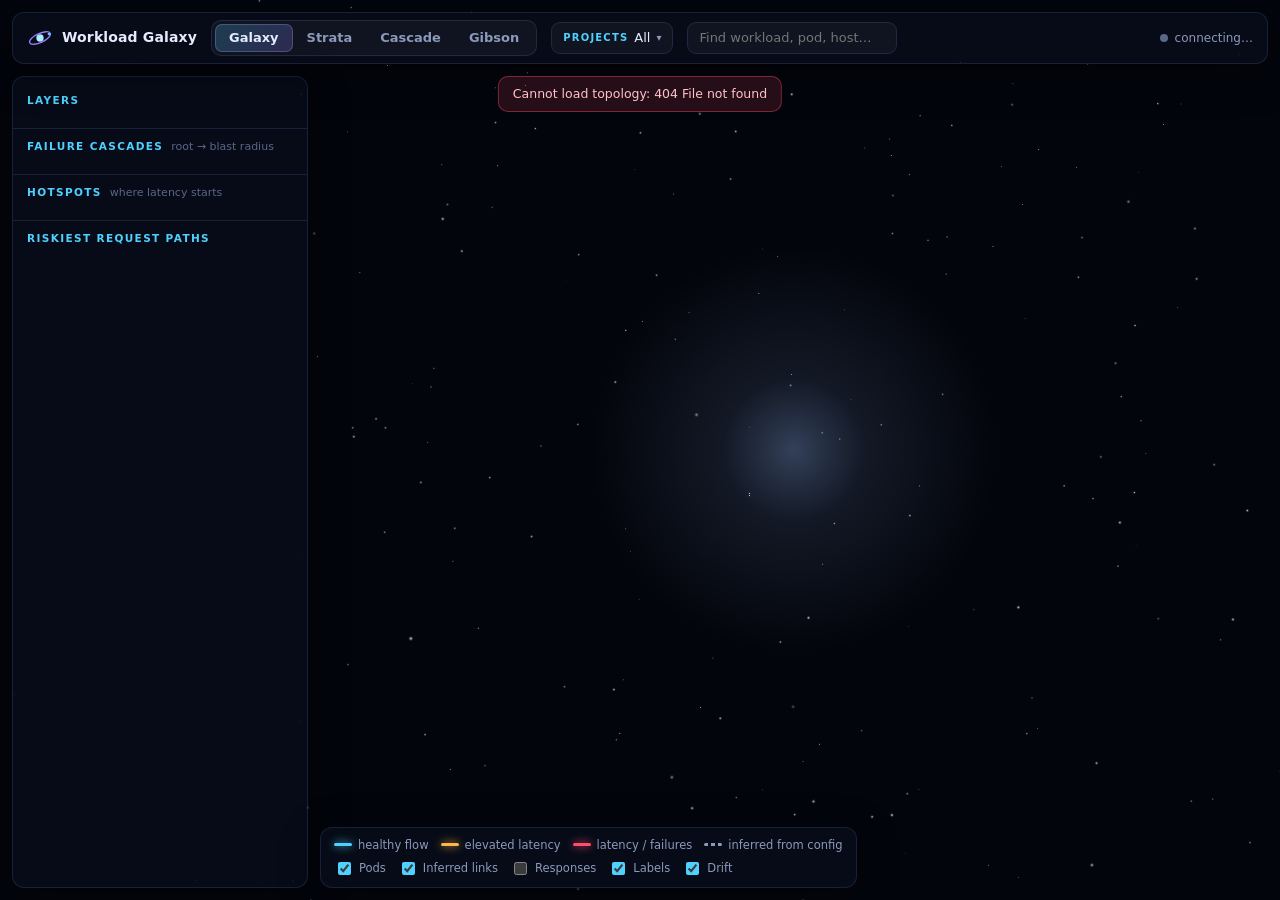
==== workload-galaxy/web/index.html @ 99f563b6 "Add Workload Galaxy 0.4.1: topology, traffic and latency-risk explorer Workload Galaxy maps Kubernet" ====
<!doctype html>
<html lang="en">
<head>
  <meta charset="utf-8">
  <meta name="viewport" content="width=device-width, initial-scale=1">
  <title>Workload Galaxy</title>
  <link rel="icon" href="data:image/svg+xml,%3Csvg xmlns='http://www.w3.org/2000/svg' viewBox='0 0 32 32'%3E%3Ccircle cx='16' cy='16' r='5' fill='%2390e0ff'/%3E%3Cellipse cx='16' cy='16' rx='14' ry='6' fill='none' stroke='%239b7bff' stroke-width='2' transform='rotate(-25 16 16)'/%3E%3C/svg%3E">
  <link rel="stylesheet" href="css/app.css">
  <script type="importmap">
    { "imports": { "three": "./vendor/three.module.min.js", "three/addons/": "./vendor/addons/" } }
  </script>
</head>
<body>
  <div id="stage" aria-label="Workload topology visualization"></div>
  <div id="labels"></div>

  <header id="topbar" class="glass">
    <div class="brand">
      <svg viewBox="0 0 32 32" aria-hidden="true"><circle cx="16" cy="16" r="4.5" fill="var(--core)"/><ellipse cx="16" cy="16" rx="14" ry="5.5" fill="none" stroke="var(--violet)" stroke-width="1.6" transform="rotate(-25 16 16)"/><circle cx="27" cy="11" r="1.6" fill="var(--cyan)"/></svg>
      <span class="title">Workload Galaxy</span>
      <span id="version" class="chip subtle version" hidden></span>
      <span id="cluster" class="chip subtle"></span>
    </div>
    <div class="seg" role="tablist" aria-label="View">
      <button data-view="galaxy" class="on" role="tab">Galaxy</button>
      <button data-view="strata" role="tab">Strata</button>
      <button data-view="cascade" role="tab">Cascade</button>
      <button data-view="gibson" role="tab" title="The cluster as a city: towers = workloads, floors = pods, traces = calls">Gibson</button>
    </div>
    <div class="ns-picker">
      <button id="nsButton" class="btn" aria-haspopup="true" aria-expanded="false">
        <span class="eyebrow">Projects</span> <span id="nsSummary">All</span> <span class="caret">▾</span>
      </button>
      <div id="nsMenu" class="glass menu" hidden>
        <div class="menu-head">
          <input id="nsFilter" type="search" placeholder="Filter projects" autocomplete="off">
          <div class="menu-actions"><button id="nsAll" class="link">All</button><button id="nsNone" class="link">Clear</button></div>
        </div>
        <label class="switch"><input id="platformToggle" type="checkbox"> <span>Include platform namespaces</span></label>
        <ul id="nsList"></ul>
      </div>
    </div>
    <div class="search">
      <input id="search" type="search" placeholder="Find workload, pod, host…" autocomplete="off" aria-label="Search">
      <ul id="searchResults" class="glass menu" hidden></ul>
    </div>
    <div class="scenario-picker" id="scenarioPicker" hidden>
      <button id="scenarioButton" class="btn" aria-haspopup="true" aria-expanded="false">
        <span class="eyebrow warn">Simulate</span> <span id="scenarioSummary">Baseline</span> <span class="caret">▾</span>
      </button>
      <div id="scenarioMenu" class="glass menu wide" hidden>
        <div class="menu-head"><span class="menu-title">Fault scenarios (demo cluster)</span>
          <div class="menu-actions"><button id="scenarioClear" class="link">Reset to baseline</button></div></div>
        <ul id="scenarioList"></ul>
      </div>
    </div>
    <div class="spacer"></div>
    <div id="sources" class="sources"></div>
    <div id="live" class="live" title="Data freshness"><span class="dot"></span><span id="liveText">connecting…</span></div>
  </header>

  <aside id="rail" class="glass">
    <section id="scenarioGuide" class="rail-section" hidden></section>
    <section id="layers" class="rail-section">
      <h2>Layers</h2>
      <ol class="layers"></ol>
    </section>
    <section id="cascadeSection" class="rail-section">
      <h2>Failure cascades <span class="hint">root → blast radius</span></h2>
      <ol id="cascades" class="list"></ol>
    </section>
    <section class="rail-section">
      <h2>Hotspots <span class="hint">where latency starts</span></h2>
      <ol id="hotspots" class="list"></ol>
    </section>
    <section class="rail-section">
      <h2>Riskiest request paths</h2>
      <ol id="paths" class="list"></ol>
    </section>
  </aside>

  <aside id="drawer" class="glass" hidden>
    <button id="drawerClose" class="icon-btn" aria-label="Close details">×</button>
    <div id="drawerBody"></div>
  </aside>

  <div id="legend" class="glass">
    <div class="legend-row">
      <span class="sw" style="--c:var(--cyan)"></span>healthy flow
      <span class="sw" style="--c:var(--warn)"></span>elevated latency
      <span class="sw" style="--c:var(--crit)"></span>latency / failures
      <span class="sw dashed"></span>inferred from config
      <span class="legend-gibson">tower = workload · floor = pod (amber/red = failing, dashed = unscheduled) · traces = calls</span>
      <span class="legend-cascade"><span class="sw" style="--c:var(--crit)"></span>◀ impact flowing back from a root cause</span>
    </div>
    <div class="legend-row toggles">
      <label><input type="checkbox" id="tPods" checked> Pods</label>
      <label><input type="checkbox" id="tInferred" checked> Inferred links</label>
      <label><input type="checkbox" id="tResponses"> Responses</label>
      <label><input type="checkbox" id="tLabels" checked> Labels</label>
      <label><input type="checkbox" id="tRotate" checked> Drift</label>
    </div>
  </div>

  <div id="tooltip" class="glass" hidden></div>
  <div id="toast" hidden></div>
  <div id="updateBanner" class="glass" hidden>
    <span id="updateText"></span>
    <button id="updateReload" class="btn">Reload</button>
  </div>

  <script type="module" src="js/main.js"></script>
</body>
</html>
---- workload-galaxy/web/css/app.css ----
:root {
  --bg: #03050c;
  --panel: rgba(9, 14, 28, 0.74);
  --panel-solid: #0b1122;
  --line: rgba(130, 165, 255, 0.14);
  --line-strong: rgba(130, 165, 255, 0.28);
  --text: #e4ebff;
  --muted: #8c99bb;
  --faint: #5b6787;
  --core: #a8ecff;
  --cyan: #4fd1ff;
  --violet: #9b7bff;
  --teal: #34e3b0;
  --ok: #5ee6a8;
  --warn: #ffb547;
  --crit: #ff4d6d;
  --up: #34e3b0;
  --down: #b18cff;
  --radius: 12px;
  --font: "Inter", ui-sans-serif, system-ui, -apple-system, "Segoe UI", Roboto, sans-serif;
  --mono: ui-monospace, "SF Mono", Menlo, Consolas, monospace;
  color-scheme: dark;
}

* { box-sizing: border-box; }
/* `hidden` must win over any display rule (e.g. the flex update banner). */
[hidden] { display: none !important; }
html, body { margin: 0; height: 100%; overflow: hidden; background: var(--bg); color: var(--text);
  font: 13px/1.4 var(--font); -webkit-font-smoothing: antialiased; }
button, input { font: inherit; color: inherit; }
button { cursor: pointer; }

#stage, #labels { position: fixed; inset: 0; }
#stage canvas { display: block; }
#labels { pointer-events: none; }

.glass { background: var(--panel); border: 1px solid var(--line); border-radius: var(--radius);
  backdrop-filter: blur(14px) saturate(1.2); -webkit-backdrop-filter: blur(14px) saturate(1.2);
  box-shadow: 0 10px 40px rgba(0, 0, 0, 0.35); }

/* ---------- top bar ---------- */
#topbar { position: fixed; top: 12px; left: 12px; right: 12px; height: 52px; display: flex; align-items: center;
  gap: 14px; padding: 0 14px; z-index: 20; }
.brand { display: flex; align-items: center; gap: 9px; white-space: nowrap; }
.brand svg { width: 26px; height: 26px; }
.brand .title { font-weight: 650; letter-spacing: 0.01em; font-size: 14px; }
.chip { display: inline-flex; align-items: center; gap: 5px; padding: 2px 8px; border-radius: 999px; font-size: 11px;
  border: 1px solid var(--line-strong); color: var(--muted); white-space: nowrap; }
.chip.subtle { border-color: var(--line); }
.chip.ok { color: var(--ok); border-color: rgba(94, 230, 168, 0.35); }
.chip.off { color: var(--faint); }
.chip.warn { color: var(--warn); border-color: rgba(255, 181, 71, 0.35); }
.chip.crit { color: var(--crit); border-color: rgba(255, 77, 109, 0.4); }
.seg { display: inline-flex; padding: 3px; border-radius: 10px; background: rgba(255, 255, 255, 0.04);
  border: 1px solid var(--line); }
.seg button { border: 0; background: none; padding: 5px 14px; border-radius: 7px; color: var(--muted); font-weight: 550; }
.seg button.on { background: linear-gradient(135deg, rgba(79, 209, 255, 0.22), rgba(155, 123, 255, 0.22));
  color: var(--text); box-shadow: inset 0 0 0 1px rgba(160, 190, 255, 0.25); }
.btn { display: inline-flex; align-items: center; gap: 6px; background: rgba(255, 255, 255, 0.04);
  border: 1px solid var(--line); border-radius: 9px; padding: 6px 11px; white-space: nowrap; max-width: 280px; }
.btn:hover { border-color: var(--line-strong); }
#nsSummary { overflow: hidden; text-overflow: ellipsis; }
.eyebrow { font-size: 10px; text-transform: uppercase; letter-spacing: 0.12em; color: var(--cyan); font-weight: 650; }
.caret { color: var(--muted); font-size: 10px; }
.spacer { flex: 1; }
.ns-picker, .search { position: relative; }
.search input, .menu-head input { width: 210px; background: rgba(255, 255, 255, 0.04); border: 1px solid var(--line);
  border-radius: 9px; padding: 6px 11px; outline: none; }
.search input:focus, .menu-head input:focus { border-color: rgba(79, 209, 255, 0.5); }
.menu { position: absolute; top: calc(100% + 8px); left: 0; min-width: 300px; max-height: 60vh; overflow: auto;
  padding: 8px; margin: 0; list-style: none; z-index: 30; background: var(--panel-solid); }
.menu-head { display: flex; gap: 8px; align-items: center; padding: 2px 2px 8px; }
.menu-head input { width: 100%; }
.menu-actions { display: flex; gap: 6px; }
.link { background: none; border: 0; color: var(--cyan); padding: 2px 4px; }
.switch { display: flex; gap: 8px; align-items: center; color: var(--muted); padding: 6px 4px 8px;
  border-bottom: 1px solid var(--line); margin-bottom: 6px; }
#nsList { list-style: none; margin: 0; padding: 0; }
#nsList li label { display: flex; align-items: center; gap: 8px; padding: 5px 6px; border-radius: 7px; cursor: pointer; }
#nsList li label:hover { background: rgba(255, 255, 255, 0.05); }
#nsList .swatch { width: 9px; height: 9px; border-radius: 50%; flex: none; }
#nsList .count { margin-left: auto; color: var(--faint); font-size: 11px; font-variant-numeric: tabular-nums; }
#nsList .platform { color: var(--faint); font-size: 10px; }
#searchResults li { padding: 6px 8px; border-radius: 7px; cursor: pointer; display: flex; gap: 8px; align-items: baseline; }
#searchResults li:hover, #searchResults li.active { background: rgba(79, 209, 255, 0.1); }
#searchResults .kind { color: var(--faint); font-size: 11px; margin-left: auto; }
.sources { display: flex; gap: 6px; }
.live { display: flex; align-items: center; gap: 7px; color: var(--muted); font-size: 12px; white-space: nowrap; }
.live .dot { width: 8px; height: 8px; border-radius: 50%; background: var(--faint); }
.live.on .dot { background: var(--ok); box-shadow: 0 0 0 0 rgba(94, 230, 168, 0.6); animation: pulse 2.4s infinite; }
.live.stale .dot { background: var(--warn); }
.live.err .dot { background: var(--crit); }
@keyframes pulse { 0% { box-shadow: 0 0 0 0 rgba(94, 230, 168, 0.55); } 70% { box-shadow: 0 0 0 7px rgba(94, 230, 168, 0); } 100% { box-shadow: 0 0 0 0 rgba(94, 230, 168, 0); } }

/* ---------- scenarios ---------- */
.scenario-picker { position: relative; }
.eyebrow.warn { color: var(--warn); }
.menu.wide { min-width: 420px; }
.menu-title { font-size: 11px; font-weight: 700; text-transform: uppercase; letter-spacing: 0.1em; color: var(--muted); flex: 1; }
#scenarioList { list-style: none; margin: 0; padding: 0; display: grid; gap: 2px; }
#scenarioList label { display: grid; grid-template-columns: 18px 1fr; gap: 2px 8px; padding: 7px 8px; border-radius: 8px; cursor: pointer; }
#scenarioList label:hover { background: rgba(255, 255, 255, 0.05); }
#scenarioList input { margin-top: 2px; accent-color: var(--warn); }
#scenarioList .sc-title { font-weight: 600; }
#scenarioList .sc-sum { grid-column: 2; color: var(--muted); font-size: 11.5px; }
#scenarioList .tags { grid-column: 2; display: flex; gap: 4px; margin-top: 2px; }
.ltag { font-size: 9.5px; font-weight: 700; text-transform: uppercase; letter-spacing: 0.08em; padding: 1px 6px; border-radius: 999px;
  color: var(--c); border: 1px solid color-mix(in srgb, var(--c) 45%, transparent); }
#scenarioGuide { background: linear-gradient(180deg, rgba(255, 181, 71, 0.07), transparent); }
#scenarioGuide h2 { color: var(--warn); }
.guide { margin-bottom: 10px; }
.guide:last-child { margin-bottom: 0; }
.guide .gt { font-weight: 650; margin-bottom: 5px; display: flex; align-items: center; gap: 8px; }
.guide .gt button { margin-left: auto; font-size: 11px; }
.guide ol { list-style: none; margin: 0; padding: 0; display: grid; gap: 5px; }
.guide li { display: grid; grid-template-columns: 4px 1fr; gap: 9px; font-size: 11.5px; color: var(--muted); line-height: 1.35; }
.guide li .bar { background: var(--c); border-radius: 2px; }
.guide li b { display: block; color: var(--c); font-size: 9.5px; text-transform: uppercase; letter-spacing: 0.12em; }
.guide li.root { color: var(--text); }
.guide li.root b::after { content: " · root cause shows here"; color: var(--faint); text-transform: none; letter-spacing: 0; font-weight: 500; }

/* ---------- left rail ---------- */
#rail { position: fixed; top: 76px; left: 12px; bottom: 12px; width: 296px; overflow: auto; padding: 6px 0; z-index: 10; }
.rail-section { padding: 10px 14px 12px; border-bottom: 1px solid var(--line); }
.rail-section:last-child { border-bottom: 0; }
.rail-section h2 { margin: 0 0 8px; font-size: 10.5px; font-weight: 700; text-transform: uppercase; letter-spacing: 0.13em;
  color: var(--cyan); display: flex; align-items: baseline; gap: 8px; }
.rail-section h2 .hint { text-transform: none; letter-spacing: 0; font-weight: 450; color: var(--faint); font-size: 11px; }
.layers { list-style: none; margin: 0; padding: 0; display: grid; gap: 6px; }
.layers li { display: grid; grid-template-columns: 10px 1fr; gap: 0 10px; padding: 6px 8px; border-radius: 8px;
  align-items: center; cursor: default; }
.layers li .bar { grid-row: span 2; width: 4px; height: 100%; border-radius: 3px; background: var(--c); justify-self: center; }
.layers li .name { font-size: 10.5px; font-weight: 700; text-transform: uppercase; letter-spacing: 0.12em; color: var(--c); }
.layers li .meta { font-size: 11.5px; color: var(--muted); }
.layers .w { color: var(--warn); } .layers .c { color: var(--crit); } .layers .e { color: #8c96b0; }
.issue { color: var(--warn); font-size: 11px; white-space: normal; }
.issue.critical { color: var(--crit); } .issue.evicted { color: var(--muted); }
.gauge { height: 6px; border-radius: 3px; background: rgba(255, 255, 255, 0.07); position: relative; margin-top: 3px; }
.gauge i { position: absolute; left: 0; top: 0; bottom: 0; border-radius: 3px; background: var(--c); }
.gauge u { position: absolute; top: -2px; bottom: -2px; width: 2px; background: #fff; text-decoration: none; }
.list { list-style: none; margin: 0; padding: 0; display: grid; gap: 4px; }
.list li { padding: 7px 9px; border-radius: 9px; cursor: pointer; border: 1px solid transparent; }
.list li:hover { background: rgba(255, 255, 255, 0.04); border-color: var(--line); }
.list li.sel { background: rgba(79, 209, 255, 0.08); border-color: rgba(79, 209, 255, 0.3); }
.list .row1 { display: flex; align-items: center; gap: 8px; }
.list .lvl { width: 8px; height: 8px; border-radius: 50%; flex: none; }
.list .nm { font-weight: 600; overflow: hidden; text-overflow: ellipsis; white-space: nowrap; }
.list .score { margin-left: auto; font-variant-numeric: tabular-nums; color: var(--muted); font-size: 11px; }
.list .why { color: var(--muted); font-size: 11.5px; margin: 3px 0 0 16px; }
.list .ns { color: var(--faint); font-size: 11px; }
.list .crumbs { color: var(--muted); font-size: 11.5px; margin: 3px 0 0 16px; word-break: break-word; }
.list .crumbs b { color: var(--text); font-weight: 550; }
.empty { color: var(--faint); font-size: 12px; padding: 4px 2px; }

/* ---------- drawer ---------- */
#drawer { position: fixed; top: 76px; right: 12px; bottom: 12px; width: 384px; overflow: auto; padding: 16px 16px 20px; z-index: 10; }
.icon-btn { position: absolute; top: 10px; right: 10px; width: 28px; height: 28px; border-radius: 8px; border: 1px solid var(--line);
  background: rgba(255, 255, 255, 0.04); font-size: 18px; line-height: 1; color: var(--muted); }
.d-kind { font-size: 10.5px; font-weight: 700; text-transform: uppercase; letter-spacing: 0.12em; color: var(--cyan); }
.d-title { font-size: 19px; font-weight: 650; margin: 3px 34px 2px 0; word-break: break-word; }
.d-sub { color: var(--muted); font-size: 12px; }
.d-sec { margin-top: 16px; }
.d-sec h3 { font-size: 10.5px; font-weight: 700; text-transform: uppercase; letter-spacing: 0.12em; color: var(--muted); margin: 0 0 7px; }
.risk-badge { display: inline-flex; align-items: center; gap: 6px; margin-top: 10px; padding: 4px 10px; border-radius: 999px; font-weight: 600;
  font-size: 12px; border: 1px solid; }
.risk-badge.ok { color: var(--ok); border-color: rgba(94, 230, 168, 0.35); background: rgba(94, 230, 168, 0.06); }
.risk-badge.warning { color: var(--warn); border-color: rgba(255, 181, 71, 0.4); background: rgba(255, 181, 71, 0.07); }
.risk-badge.critical { color: var(--crit); border-color: rgba(255, 77, 109, 0.45); background: rgba(255, 77, 109, 0.08); }
.reasons { list-style: none; margin: 0; padding: 0; display: grid; gap: 6px; }
.reasons li { display: grid; grid-template-columns: 1fr 54px; gap: 10px; align-items: center; }
.reasons .meter { height: 5px; border-radius: 3px; background: rgba(255, 255, 255, 0.07); overflow: hidden; }
.reasons .meter i { display: block; height: 100%; background: var(--c); }
.reasons .cat { color: var(--faint); font-size: 10.5px; }
.impact { margin-top: 8px; padding: 8px 10px; border-radius: 9px; background: rgba(255, 181, 71, 0.06); border: 1px solid rgba(255, 181, 71, 0.22);
  font-size: 12px; color: var(--muted); }
.impact a { color: var(--warn); cursor: pointer; text-decoration: underline dotted; }
.kv { display: grid; grid-template-columns: auto 1fr; gap: 4px 14px; font-size: 12.5px; }
.kv dt { color: var(--muted); } .kv dd { margin: 0; font-variant-numeric: tabular-nums; word-break: break-word; }
.peers { list-style: none; margin: 0; padding: 0; display: grid; gap: 4px; }
.peers li { padding: 7px 9px; border-radius: 9px; border: 1px solid var(--line); cursor: pointer; display: grid; gap: 2px; }
.peers li:hover { border-color: var(--line-strong); background: rgba(255, 255, 255, 0.03); }
.peers .p1 { display: flex; gap: 8px; align-items: center; }
.peers .p1 .nm { font-weight: 600; } .peers .p1 .arrow { color: var(--faint); }
.peers .p2 { color: var(--muted); font-size: 11.5px; display: flex; gap: 6px; flex-wrap: wrap; align-items: center; }
.ev { font-size: 10px; padding: 1px 6px; border-radius: 999px; border: 1px solid var(--line-strong); color: var(--muted); }
.ev.observed { color: var(--cyan); border-color: rgba(79, 209, 255, 0.4); }
.ev.mesh { color: var(--violet); border-color: rgba(155, 123, 255, 0.45); }
.ev.config { color: var(--muted); border-style: dashed; }
.ev.declared { color: var(--teal); border-color: rgba(52, 227, 176, 0.35); }
.ev.probe { color: var(--warn); border-color: rgba(255, 181, 71, 0.35); }
table.pods { width: 100%; border-collapse: collapse; font-size: 11.5px; font-variant-numeric: tabular-nums; }
table.pods th { text-align: left; color: var(--faint); font-weight: 600; padding: 4px 4px; border-bottom: 1px solid var(--line); }
table.pods td { padding: 5px 4px; border-bottom: 1px solid rgba(130, 165, 255, 0.06); vertical-align: top; }
table.pods td.nm { max-width: 150px; overflow: hidden; text-overflow: ellipsis; white-space: nowrap; }
table.pods tr { cursor: pointer; } table.pods tr:hover td { background: rgba(255, 255, 255, 0.03); }
.st { display: inline-block; width: 7px; height: 7px; border-radius: 50%; margin-right: 5px; vertical-align: 1px; }
.mono { font-family: var(--mono); font-size: 11.5px; }
.details { color: var(--muted); font-size: 12px; margin: 0; padding-left: 16px; }

/* ---------- legend ---------- */
#legend { position: fixed; left: 320px; bottom: 12px; padding: 9px 13px; z-index: 10; display: grid; gap: 6px; font-size: 11.5px; color: var(--muted); }
.legend-row { display: flex; align-items: center; gap: 12px; flex-wrap: wrap; }
.sw { display: inline-block; width: 18px; height: 3px; border-radius: 2px; background: var(--c); margin-right: -6px;
  box-shadow: 0 0 8px var(--c); }
.sw.dashed { background: repeating-linear-gradient(90deg, var(--muted) 0 4px, transparent 4px 7px); box-shadow: none; }
.legend-cascade, .legend-gibson { display: none; align-items: center; gap: 12px; }
body.view-gibson .legend-gibson { display: inline-flex; color: var(--teal); }
.lbl.district { text-align: left; transform: none; }
.lbl.district .n { font-size: 10.5px; text-transform: uppercase; letter-spacing: 0.16em; font-weight: 700; color: var(--c); }
.lbl.district .m { font-size: 10px; color: var(--faint); }
body.view-cascade .legend-cascade { display: inline-flex; }
.lbl.layer.column { text-align: center; transform: translateX(-50%); }
.lbl.layer .c { color: var(--crit); } .lbl.layer .w { color: var(--warn); }
.list .tag { font-size: 9.5px; font-weight: 700; text-transform: uppercase; letter-spacing: 0.08em; padding: 1px 6px;
  border-radius: 999px; border: 1px solid var(--line-strong); color: var(--muted); }
.list .tag.users { color: var(--crit); border-color: rgba(255, 77, 109, 0.4); }
.blast { display: flex; flex-wrap: wrap; gap: 4px; }
.blast a { font-size: 11.5px; padding: 2px 8px; border-radius: 999px; border: 1px solid var(--line); cursor: pointer; color: var(--text); }
.blast a:hover { border-color: var(--line-strong); }
.blast a.dom { border-color: rgba(255, 77, 109, 0.45); }
.toggles label { display: inline-flex; align-items: center; gap: 5px; cursor: pointer; }
.toggles input { accent-color: var(--cyan); }

/* ---------- 3D labels ---------- */
.lbl { text-align: center; transform: translateY(-20px); white-space: nowrap; text-shadow: 0 1px 3px #000, 0 0 10px rgba(0, 0, 0, 0.9);
  transition: opacity 0.25s; }
.lbl .n { font-weight: 650; font-size: 12px; color: #f2f6ff; }
.lbl .m { font-size: 10.5px; color: #a9b6d6; font-variant-numeric: tabular-nums; }
.lbl.warning .n { color: #ffd08a; } .lbl.critical .n { color: #ff9aae; }
.lbl.ghost .n { color: #8c99bb; font-weight: 500; }
.lbl.ns { transform: none; }
.lbl.ns .n { font-size: 10.5px; text-transform: uppercase; letter-spacing: 0.18em; font-weight: 700; color: var(--c); opacity: 0.9; }
.lbl.ns .m { font-size: 10.5px; }
.lbl.layer { text-align: left; transform: none; }
.lbl.layer .n { font-size: 10.5px; text-transform: uppercase; letter-spacing: 0.14em; font-weight: 700; color: var(--c); }
.lbl.compact .m { display: none; }
.lbl.compact .n { font-size: 11px; }
.lbl.dim { opacity: 0.18; }
.lbl.hidden { opacity: 0; }

/* ---------- version ---------- */
.chip.version { font-family: var(--mono); font-size: 10.5px; cursor: default; }
#updateBanner { position: fixed; left: 50%; bottom: 84px; transform: translateX(-50%); z-index: 45; padding: 9px 10px 9px 14px;
  display: flex; align-items: center; gap: 12px; font-size: 12.5px; border-color: rgba(79, 209, 255, 0.45); }

/* ---------- tooltip / toast ---------- */
#tooltip { position: fixed; z-index: 40; pointer-events: none; padding: 9px 11px; max-width: 320px; font-size: 12px; background: var(--panel-solid); }
#tooltip .t1 { font-weight: 650; } #tooltip .t2 { color: var(--muted); margin-top: 2px; }
#toast { position: fixed; left: 50%; top: 76px; transform: translateX(-50%); z-index: 50; padding: 8px 14px; border-radius: 10px;
  background: rgba(255, 77, 109, 0.14); border: 1px solid rgba(255, 77, 109, 0.4); color: #ffc2cd; font-size: 12.5px; }

/* ---------- embed / responsive ---------- */
body.embed #topbar .brand .title, body.embed #topbar .brand #cluster { display: none; }
body.embed #topbar { top: 8px; left: 8px; right: 8px; height: 46px; }
body.embed #rail, body.embed #drawer { top: 64px; }
body.rail-hidden #rail { display: none; } body.rail-hidden #legend { left: 12px; }
@media (max-width: 1500px) { #cluster { display: none; } #scenarioSummary { max-width: 170px; overflow: hidden; text-overflow: ellipsis; } }
@media (max-width: 1100px) { #sources, .brand .title { display: none; } .search input { width: 170px; } }
@media (max-width: 820px) {
  #rail { display: none; } #legend { left: 12px; right: 12px; }
  #drawer { left: 12px; right: 12px; width: auto; top: auto; height: 55vh; }
  #topbar { flex-wrap: wrap; height: auto; padding: 8px; } #live { display: none; } .search input { width: 140px; }
}
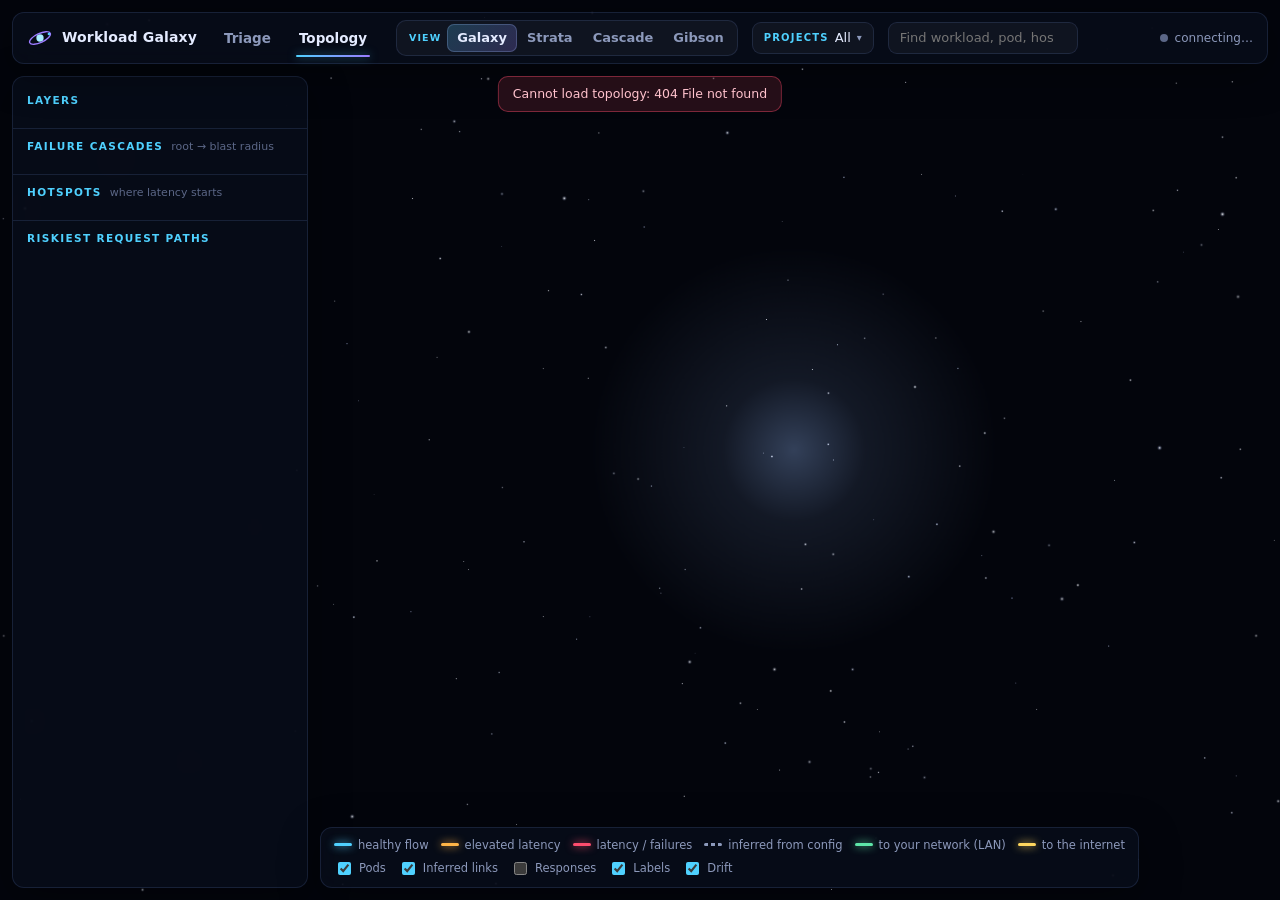
==== commit 8a35f482: "Workload Galaxy 0.8.0: Triage dashboard, diagnostics engine, internet gateway Triage (new section, s" ====
--- a/workload-galaxy/web/index.html
+++ b/workload-galaxy/web/index.html
@@ -21,7 +21,12 @@
       <span id="version" class="chip subtle version" hidden></span>
       <span id="cluster" class="chip subtle"></span>
     </div>
-    <div class="seg" role="tablist" aria-label="View">
+    <nav class="sections" aria-label="Section">
+      <button data-section="triage" title="What is wrong, why, and what to do about it">Triage<span id="triageBadge" class="badge" hidden></span></button>
+      <button data-section="topology" title="The workloads, their calls and where latency starts, as a live map">Topology</button>
+    </nav>
+    <div class="seg" id="viewSeg" role="tablist" aria-label="Topology view">
+      <span class="eyebrow">View</span>
       <button data-view="galaxy" class="on" role="tab">Galaxy</button>
       <button data-view="strata" role="tab">Strata</button>
       <button data-view="cascade" role="tab">Cascade</button>
@@ -51,6 +56,7 @@
       <div id="scenarioMenu" class="glass menu wide" hidden>
         <div class="menu-head"><span class="menu-title">Fault scenarios (demo cluster)</span>
           <div class="menu-actions"><button id="scenarioClear" class="link">Reset to baseline</button></div></div>
+        <div id="scenarioPresets" class="presets"></div>
         <ul id="scenarioList"></ul>
       </div>
     </div>
@@ -79,6 +85,8 @@
     </section>
   </aside>
 
+  <main id="triage" class="glass" hidden aria-label="Triage dashboard"></main>
+
   <aside id="drawer" class="glass" hidden>
     <button id="drawerClose" class="icon-btn" aria-label="Close details">×</button>
     <div id="drawerBody"></div>
@@ -90,7 +98,9 @@
       <span class="sw" style="--c:var(--warn)"></span>elevated latency
       <span class="sw" style="--c:var(--crit)"></span>latency / failures
       <span class="sw dashed"></span>inferred from config
-      <span class="legend-gibson">tower = workload · floor = pod (amber/red = failing, dashed = unscheduled) · traces = calls</span>
+      <span class="sw" style="--c:#5ee6a8"></span>to your network (LAN)
+      <span class="sw" style="--c:#ffd75e"></span>to the internet
+      <span class="legend-gibson">tower = workload · floor = pod (amber/red = failing, dashed = unscheduled) · traces = calls · arch = internet gateway (the internet is the plane beyond it)</span>
       <span class="legend-cascade"><span class="sw" style="--c:var(--crit)"></span>◀ impact flowing back from a root cause</span>
     </div>
     <div class="legend-row toggles">
--- a/workload-galaxy/web/css/app.css
+++ b/workload-galaxy/web/css/app.css
@@ -228,6 +228,10 @@
 .lbl .m { font-size: 10.5px; color: #a9b6d6; font-variant-numeric: tabular-nums; }
 .lbl.warning .n { color: #ffd08a; } .lbl.critical .n { color: #ff9aae; }
 .lbl.ghost .n { color: #8c99bb; font-weight: 500; }
+.lbl.ext-lan .n { color: #a8f5d2; } .lbl.ext-internet .n { color: #ffe9a3; } .lbl.ext-cluster .n { color: #cdeeff; }
+.lbl .scope { font-size: 9.5px; font-weight: 700; letter-spacing: 0.1em; padding: 0 4px; border-radius: 3px; }
+.lbl.ext-lan .scope { color: #08251a; background: #5ee6a8; } .lbl.ext-internet .scope { color: #2a2100; background: #ffd75e; }
+.lbl.ext-cluster .scope { color: #0a2030; background: #9fdcff; }
 .lbl.ns { transform: none; }
 .lbl.ns .n { font-size: 10.5px; text-transform: uppercase; letter-spacing: 0.18em; font-weight: 700; color: var(--c); opacity: 0.9; }
 .lbl.ns .m { font-size: 10.5px; }
@@ -254,10 +258,172 @@
 body.embed #topbar { top: 8px; left: 8px; right: 8px; height: 46px; }
 body.embed #rail, body.embed #drawer { top: 64px; }
 body.rail-hidden #rail { display: none; } body.rail-hidden #legend { left: 12px; }
-@media (max-width: 1500px) { #cluster { display: none; } #scenarioSummary { max-width: 170px; overflow: hidden; text-overflow: ellipsis; } }
+@media (max-width: 1760px) { #cluster { display: none; } #scenarioSummary { max-width: 170px; overflow: hidden; text-overflow: ellipsis; } }
 @media (max-width: 1100px) { #sources, .brand .title { display: none; } .search input { width: 170px; } }
 @media (max-width: 820px) {
   #rail { display: none; } #legend { left: 12px; right: 12px; }
   #drawer { left: 12px; right: 12px; width: auto; top: auto; height: 55vh; }
   #topbar { flex-wrap: wrap; height: auto; padding: 8px; } #live { display: none; } .search input { width: 140px; }
 }
+
+/* ---------- triage dashboard ---------- */
+.seg .badge { display: inline-block; min-width: 17px; margin-left: 6px; padding: 0 5px; border-radius: 999px; font-size: 10.5px;
+  font-weight: 700; line-height: 17px; text-align: center; color: #1a0508; background: var(--crit); }
+.seg .badge.warning { background: var(--warn); color: #241600; } .seg .badge.ok { background: var(--ok); color: #05210f; }
+body.view-triage #stage, body.view-triage #labels, body.view-triage #rail, body.view-triage #legend, body.view-triage #tooltip { display: none; }
+#triage { position: fixed; top: 76px; left: 12px; right: 12px; bottom: 12px; z-index: 9; overflow: auto; padding: 16px 18px 24px;
+  background: rgba(7, 11, 23, 0.94); }
+body.embed #triage { top: 64px; left: 8px; right: 8px; bottom: 8px; }
+body.drawer-open #triage { right: 408px; }
+#triage b.c, #triage .c { color: var(--crit); } #triage b.w, #triage .w { color: var(--warn); } #triage .dim { color: var(--faint); }
+.tg-head { display: flex; align-items: center; gap: 18px; flex-wrap: wrap; }
+.tg-verdict { display: flex; align-items: center; gap: 12px; }
+.tg-verdict .orb { width: 34px; height: 34px; border-radius: 50%; flex: none; background: var(--ok);
+  box-shadow: 0 0 0 5px rgba(94, 230, 168, 0.12), 0 0 22px rgba(94, 230, 168, 0.5); }
+.tg-verdict.warning .orb { background: var(--warn); box-shadow: 0 0 0 5px rgba(255, 181, 71, 0.12), 0 0 22px rgba(255, 181, 71, 0.5); }
+.tg-verdict.critical .orb { background: var(--crit); box-shadow: 0 0 0 5px rgba(255, 77, 109, 0.14), 0 0 22px rgba(255, 77, 109, 0.55); }
+.tg-verdict .v1 { font-size: 20px; font-weight: 680; letter-spacing: -0.01em; }
+.tg-verdict .v2 { color: var(--muted); font-size: 12.5px; margin-top: 1px; }
+.tg-plat { display: flex; gap: 6px; flex-wrap: wrap; margin-left: auto; justify-content: flex-end; }
+.tg-plat button.chip { background: none; cursor: pointer; }
+.tg-projects { display: grid; grid-template-columns: repeat(auto-fill, minmax(250px, 1fr)); gap: 8px; margin-top: 14px; }
+.tg-proj { text-align: left; padding: 9px 11px 10px; border-radius: 10px; border: 1px solid var(--line); background: rgba(255, 255, 255, 0.025);
+  display: grid; gap: 5px; min-width: 0; }
+.tg-proj:hover { border-color: var(--line-strong); background: rgba(255, 255, 255, 0.05); }
+.tg-proj.critical { border-color: rgba(255, 77, 109, 0.45); } .tg-proj.warning { border-color: rgba(255, 181, 71, 0.38); }
+.tg-proj .p1 { display: flex; align-items: center; gap: 7px; }
+.tg-proj .sw { width: 9px; height: 9px; border-radius: 3px; margin: 0; box-shadow: none; flex: none; }
+.tg-proj .nm { font-weight: 650; overflow: hidden; text-overflow: ellipsis; white-space: nowrap; }
+.tg-proj .bar { display: flex; height: 4px; border-radius: 2px; overflow: hidden; background: rgba(255, 255, 255, 0.07); gap: 1px; }
+.tg-proj .p2 { color: var(--muted); font-size: 11.5px; }
+.tg-proj .p3 { font-size: 11.5px; color: var(--faint); overflow: hidden; text-overflow: ellipsis; white-space: nowrap; }
+.tg-proj .p3.critical { color: #ff9aae; } .tg-proj .p3.warning { color: #ffd08a; }
+#triage .tag { font-size: 9.5px; font-weight: 700; text-transform: uppercase; letter-spacing: 0.08em; padding: 1px 6px; border-radius: 999px;
+  border: 1px solid var(--line-strong); color: var(--muted); white-space: nowrap; }
+#triage .tag.users { color: var(--crit); border-color: rgba(255, 77, 109, 0.45); }
+#triage .tag.roll, #triage .tag.q { color: var(--warn); border-color: rgba(255, 181, 71, 0.45); }
+#triage .tag.chg { color: var(--cyan); border-color: rgba(79, 209, 255, 0.4); }
+.tg-body { display: grid; grid-template-columns: minmax(0, 1fr) 320px; gap: 18px; margin-top: 16px; align-items: start; }
+.tg-tabs { display: flex; align-items: center; gap: 10px; flex-wrap: wrap; margin-bottom: 10px; }
+.tg-tabs .seg button span, .tg-tabs .cats button span { color: var(--faint); font-weight: 500; margin-left: 2px; }
+.tg-tabs .cats { display: flex; gap: 4px; flex-wrap: wrap; }
+.tg-tabs .cats button { border: 1px solid var(--line); background: none; border-radius: 999px; padding: 3px 10px; font-size: 11.5px; color: var(--muted); }
+.tg-tabs .cats button.on { color: var(--text); border-color: rgba(79, 209, 255, 0.5); background: rgba(79, 209, 255, 0.1); }
+.tg-info { color: var(--muted); font-size: 11.5px; display: inline-flex; align-items: center; gap: 5px; cursor: pointer; }
+.tg-info input { accent-color: var(--cyan); }
+#tgSearch { margin-left: auto; width: 170px; background: rgba(255, 255, 255, 0.04); border: 1px solid var(--line); border-radius: 8px; padding: 5px 9px; }
+.tg-clear { padding: 28px 18px; border: 1px dashed var(--line-strong); border-radius: 12px; color: var(--muted); text-align: center; }
+.tg-clear b { color: var(--ok); }
+.tg-card { border: 1px solid var(--line); border-left: 3px solid var(--muted); border-radius: 10px; padding: 10px 13px 11px; margin-bottom: 8px;
+  background: rgba(255, 255, 255, 0.02); }
+.tg-card.critical { border-left-color: var(--crit); } .tg-card.warning { border-left-color: var(--warn); }
+.tg-card > header { display: flex; align-items: center; gap: 8px; flex-wrap: wrap; }
+.tg-card .sev { width: 9px; height: 9px; border-radius: 50%; flex: none; }
+.tg-card header .nm { font-weight: 680; font-size: 14.5px; cursor: pointer; }
+.tg-card header .nm:hover { color: var(--cyan); }
+.tg-card header .kind { color: var(--faint); font-size: 11px; }
+#triage .ns { font-size: 11px; color: var(--c, var(--muted)); border: 1px solid color-mix(in srgb, var(--c, #8c99bb) 40%, transparent);
+  border-radius: 999px; padding: 0 7px; white-space: nowrap; }
+.tg-card header .map { margin-left: auto; font-size: 11.5px; }
+.tg-f { margin-top: 8px; padding-top: 8px; border-top: 1px solid rgba(130, 165, 255, 0.08); }
+.tg-f:first-of-type { border-top: 0; padding-top: 2px; }
+.tg-f .t { display: flex; align-items: baseline; gap: 8px; }
+.tg-f .cat { font-size: 9.5px; font-weight: 700; text-transform: uppercase; letter-spacing: 0.1em; color: var(--cyan); flex: none; min-width: 74px; }
+.tg-f.critical .cat { color: #ff8fa3; } .tg-f.warning .cat { color: #ffc978; } .tg-f.info .cat { color: var(--faint); }
+.tg-f .title { font-weight: 600; } .tg-f .eff { color: var(--faint); font-weight: 500; }
+.tg-f .since { margin-left: auto; color: var(--faint); font-size: 11px; white-space: nowrap; }
+.tg-f p { margin: 4px 0 0 82px; color: var(--muted); font-size: 12.5px; line-height: 1.45; max-width: 92ch; }
+.tg-f p b { display: inline-block; width: 38px; font-size: 9.5px; text-transform: uppercase; letter-spacing: 0.1em; color: var(--faint); }
+.tg-f p.fix { color: var(--text); } .tg-f p.fix b { color: var(--teal); }
+.tg-f details, .tg-sym { margin: 6px 0 0 82px; font-size: 12px; }
+.tg-f summary, .tg-sym summary { cursor: pointer; color: var(--faint); font-size: 11.5px; }
+.tg-f summary:hover, .tg-sym summary:hover { color: var(--muted); }
+.tg-f .det { color: var(--muted); margin-top: 5px; }
+.ev-msg { margin: 6px 0 0; padding: 7px 9px; border-radius: 7px; background: rgba(0, 0, 0, 0.35); border: 1px solid var(--line);
+  font: 11.5px/1.45 var(--mono); color: #c9d4f2; white-space: pre-wrap; word-break: break-word; max-height: 220px; overflow: auto; }
+.tg-f .pods { margin-top: 6px; display: flex; flex-wrap: wrap; gap: 4px; color: var(--faint); align-items: center; }
+.tg-f .pods a { font: 11px var(--mono); padding: 1px 7px; border: 1px solid var(--line); border-radius: 999px; cursor: pointer; color: var(--muted); }
+.tg-f .pods a:hover { color: var(--text); border-color: var(--line-strong); }
+.cmd { display: flex; align-items: center; gap: 8px; margin-top: 5px; padding: 5px 9px; border-radius: 7px; background: rgba(0, 0, 0, 0.35);
+  border: 1px solid var(--line); }
+.cmd code { font: 11.5px var(--mono); color: #b9f3de; flex: 1; word-break: break-all; }
+.cmd button { font-size: 11px; flex: none; }
+.tg-sym { margin-left: 0; margin-top: 9px; padding-top: 8px; border-top: 1px dashed rgba(130, 165, 255, 0.14); }
+.tg-sym ul { list-style: none; margin: 6px 0 0; padding: 0; display: grid; gap: 3px; }
+.tg-sym li { display: flex; gap: 10px; color: var(--muted); font-size: 12px; }
+.tg-sym li a { color: var(--text); cursor: pointer; flex: none; min-width: 200px; } .tg-sym li a:hover { color: var(--cyan); }
+.tg-table { width: 100%; border-collapse: collapse; font-size: 12px; font-variant-numeric: tabular-nums; }
+.tg-table th { text-align: left; color: var(--faint); font-weight: 600; font-size: 11px; padding: 6px 8px; border-bottom: 1px solid var(--line-strong);
+  cursor: pointer; white-space: nowrap; position: sticky; top: -16px; background: #080c18; }
+.tg-table th.on { color: var(--cyan); }
+.tg-table td { padding: 6px 8px; border-bottom: 1px solid rgba(130, 165, 255, 0.07); vertical-align: middle; }
+.tg-table td.num { text-align: right; white-space: nowrap; }
+.tg-table td.nm { font-weight: 600; white-space: nowrap; } .tg-table td.nm .k { font-weight: 400; color: var(--faint); font-size: 10.5px; margin-left: 6px; }
+.tg-table tbody tr { cursor: pointer; } .tg-table tbody tr:hover td { background: rgba(255, 255, 255, 0.035); }
+.tg-table td.issue { max-width: 340px; font-size: 11.5px; } .tg-table td.issue.ok { color: var(--faint); } .tg-table td.issue.inherit { color: var(--muted); }
+.dot { display: inline-block; width: 8px; height: 8px; border-radius: 50%; background: var(--ok); }
+.dot.warning { background: var(--warn); } .dot.critical { background: var(--crit); box-shadow: 0 0 8px var(--crit); }
+.dot.inherit { background: none; border: 2px solid var(--warn); }
+.tg-side { position: sticky; top: 0; }
+.tg-side h2 { margin: 4px 0 8px; font-size: 10.5px; font-weight: 700; text-transform: uppercase; letter-spacing: 0.13em; color: var(--cyan); }
+.tg-side h2 .hint { text-transform: none; letter-spacing: 0; font-weight: 450; color: var(--faint); font-size: 11px; }
+.tg-changes { list-style: none; margin: 0; padding: 0; display: grid; gap: 2px; }
+.tg-changes li { display: grid; grid-template-columns: 22px 1fr; gap: 8px; padding: 6px 7px; border-radius: 8px; cursor: pointer; }
+.tg-changes li:hover { background: rgba(255, 255, 255, 0.04); }
+.tg-changes .ic { width: 20px; height: 20px; border-radius: 50%; display: grid; place-items: center; font-size: 11px; color: var(--ok);
+  border: 1px solid rgba(94, 230, 168, 0.4); }
+.tg-changes li.warning .ic { color: var(--warn); border-color: rgba(255, 181, 71, 0.45); }
+.tg-changes li.critical .ic { color: var(--crit); border-color: rgba(255, 77, 109, 0.5); }
+.tg-changes li.info .ic { color: var(--cyan); border-color: rgba(79, 209, 255, 0.4); }
+.tg-changes .c1 { font-size: 12.5px; font-weight: 550; } .tg-changes .c2 { font-size: 11.5px; color: var(--muted); word-break: break-word; }
+.tg-changes .c3 { font-size: 11px; color: var(--faint); }
+@media (max-width: 1180px) { .tg-body { grid-template-columns: 1fr; } .tg-side { position: static; } body.drawer-open #triage { right: 12px; } }
+/* drawer: diagnosis, events, containers, logs */
+.d-find { border: 1px solid var(--line); border-left: 3px solid var(--warn); border-radius: 8px; padding: 8px 10px; margin-bottom: 6px; }
+.d-find.critical { border-left-color: var(--crit); } .d-find.info { border-left-color: var(--faint); }
+.d-find .t { font-weight: 600; } .d-find .cat { font-size: 9.5px; font-weight: 700; text-transform: uppercase; letter-spacing: 0.1em; color: var(--faint); }
+.d-find p { margin: 4px 0 0; font-size: 12px; color: var(--muted); line-height: 1.4; } .d-find p.fix { color: var(--text); }
+.d-find p b { font-size: 9.5px; text-transform: uppercase; letter-spacing: 0.1em; color: var(--faint); margin-right: 6px; } .d-find p.fix b { color: var(--teal); }
+.d-events { list-style: none; margin: 0; padding: 0; display: grid; gap: 6px; }
+.d-events li { font-size: 12px; } .d-events .r { font-weight: 600; color: var(--warn); } .d-events .a { color: var(--faint); font-size: 11px; margin-left: 6px; }
+.d-events .m { color: var(--muted); font: 11.5px/1.4 var(--mono); word-break: break-word; margin-top: 1px; }
+.d-ctr { border: 1px solid var(--line); border-radius: 8px; padding: 8px 10px; margin-bottom: 6px; font-size: 12px; }
+.d-ctr .h { display: flex; gap: 8px; align-items: center; } .d-ctr .h b { font-weight: 650; } .d-ctr .st { margin: 0; }
+.d-ctr .s { color: var(--muted); margin-top: 3px; }
+#drawer .btn.small { padding: 3px 9px; font-size: 11.5px; margin-top: 7px; }
+#topbar .seg button { display: inline-flex; align-items: center; white-space: nowrap; }
+@media (max-width: 1500px) { #topbar .search input { width: 170px; } #topbar .seg button { padding: 5px 10px; } }
+.tg-table td:has(.ev) { white-space: nowrap; }
+@media (max-width: 1700px) { #topbar .search input { width: 190px; } }
+.tg-main { min-width: 0; overflow-x: auto; }
+.tg-table td.issue { min-width: 200px; }
+/* With the detail drawer open there isn't room for three columns: the timeline moves below. */
+body.drawer-open .tg-body { grid-template-columns: minmax(0, 1fr); }
+body.drawer-open .tg-side { position: static; }
+
+/* ---------- sections (Triage | Topology) vs. the Topology view switcher ---------- */
+.sections { display: inline-flex; align-self: stretch; gap: 2px; margin-right: 2px; }
+.sections button { position: relative; border: 0; background: none; padding: 0 13px; color: var(--muted); font-weight: 650; font-size: 13.5px;
+  display: inline-flex; align-items: center; white-space: nowrap; }
+.sections button:hover { color: var(--text); }
+.sections button.on { color: var(--text); }
+.sections button.on::after { content: ""; position: absolute; left: 10px; right: 10px; bottom: 6px; height: 2px; border-radius: 2px;
+  background: linear-gradient(90deg, var(--cyan), var(--violet)); box-shadow: 0 0 10px rgba(79, 209, 255, 0.6); }
+.sections .badge { display: inline-block; min-width: 17px; margin-left: 6px; padding: 0 5px; border-radius: 999px; font-size: 10.5px;
+  font-weight: 700; line-height: 17px; text-align: center; color: #1a0508; background: var(--crit); }
+.sections .badge.warning { background: var(--warn); color: #241600; } .sections .badge.ok { background: var(--ok); color: #05210f; }
+#viewSeg { align-items: center; }
+#viewSeg .eyebrow { padding: 0 6px 0 9px; font-size: 9.5px; }
+.presets { display: grid; grid-template-columns: 1fr 1fr; gap: 6px; padding: 4px 4px 10px; margin-bottom: 6px; border-bottom: 1px solid var(--line); }
+.preset { text-align: left; padding: 8px 10px; border-radius: 9px; border: 1px solid var(--line); background: rgba(255, 181, 71, 0.04); display: grid; gap: 2px; }
+.preset:hover, .preset.on { border-color: rgba(255, 181, 71, 0.5); background: rgba(255, 181, 71, 0.1); }
+.preset b { font-weight: 650; } .preset span { color: var(--muted); font-size: 11px; line-height: 1.35; }
+.guide .gtri { font-size: 11.5px; color: var(--text); line-height: 1.4; margin-bottom: 6px; }
+.guide .gtri b { display: block; color: var(--cyan); font-size: 9.5px; text-transform: uppercase; letter-spacing: 0.12em; }
+#scenarioMenu { max-height: calc(100vh - 110px); overflow: auto; }
+.guide summary { cursor: pointer; list-style: none; }
+.guide summary::-webkit-details-marker { display: none; }
+.guide summary .gt::before { content: "▸"; color: var(--faint); font-size: 10px; }
+.guide[open] summary .gt::before { content: "▾"; }
+.guide[open] summary { margin-bottom: 5px; }
+#tooltip .t3 { margin-top: 5px; color: var(--text); } #tooltip .t3 b { color: var(--teal); font-size: 9.5px; text-transform: uppercase; letter-spacing: 0.1em; margin-right: 5px; }
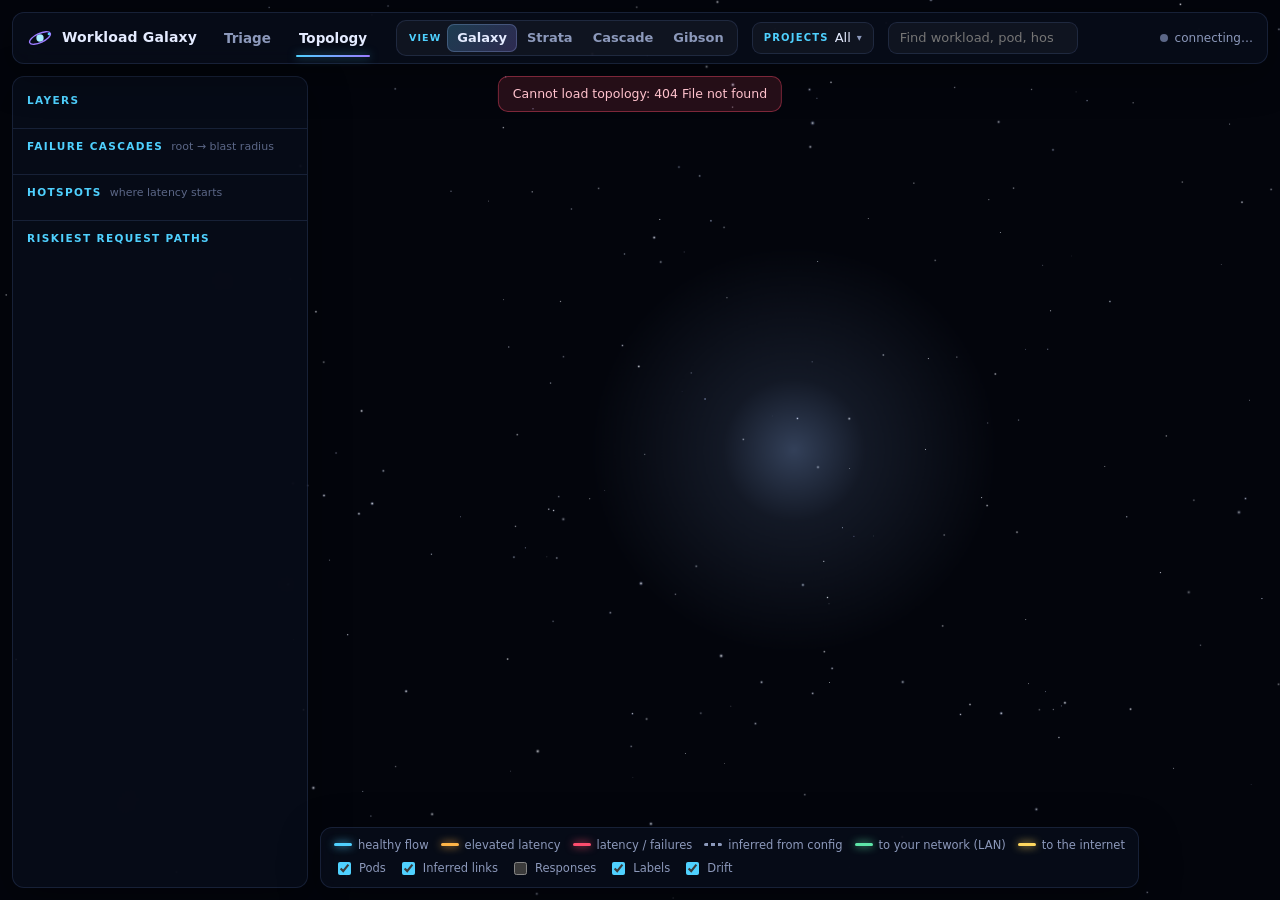
==== commit 8e7fb15f: "Workload Galaxy 0.9.0: scale to enterprise estates Verified on a simulated estate of 606 projects, 1" ====
--- a/workload-galaxy/web/index.html
+++ b/workload-galaxy/web/index.html
@@ -67,6 +67,7 @@
 
   <aside id="rail" class="glass">
     <section id="scenarioGuide" class="rail-section" hidden></section>
+    <section id="scaleBox" class="rail-section" hidden></section>
     <section id="layers" class="rail-section">
       <h2>Layers</h2>
       <ol class="layers"></ol>
--- a/workload-galaxy/web/css/app.css
+++ b/workload-galaxy/web/css/app.css
@@ -427,3 +427,37 @@
 .guide[open] summary .gt::before { content: "▾"; }
 .guide[open] summary { margin-bottom: 5px; }
 #tooltip .t3 { margin-top: 5px; color: var(--text); } #tooltip .t3 b { color: var(--teal); font-size: 9.5px; text-transform: uppercase; letter-spacing: 0.1em; margin-right: 5px; }
+
+/* ---------- large estates ---------- */
+#scaleBox { background: linear-gradient(180deg, rgba(79, 209, 255, 0.07), transparent); }
+#scaleBox .sc-txt { color: var(--muted); font-size: 12px; line-height: 1.45; } #scaleBox .sc-txt b { color: var(--text); }
+#scaleBox .sc-txt.warn { color: var(--warn); margin-top: 6px; }
+#scaleBox .sc-open { display: flex; flex-wrap: wrap; gap: 5px; margin-top: 8px; align-items: center; }
+#scaleBox .chip { background: none; cursor: pointer; color: var(--cyan); border-color: rgba(79, 209, 255, 0.4); }
+.d-fold { margin: -4px 0 12px; padding: 7px 10px; border-radius: 8px; border: 1px dashed var(--line-strong); color: var(--muted); font-size: 12px; }
+.d-fold b { color: var(--text); } .d-fold .link { cursor: pointer; color: var(--cyan); margin-left: 6px; white-space: nowrap; }
+.agg-bar { display: flex; height: 7px; border-radius: 4px; overflow: hidden; background: rgba(255, 255, 255, 0.07); gap: 1px; margin-bottom: 6px; }
+.tg-projects.estate { display: grid; grid-template-columns: minmax(0, 1.25fr) minmax(0, 1fr); gap: 18px; align-items: start; }
+.tg-projects.estate h2, .tg-h { margin: 0 0 8px; font-size: 10.5px; font-weight: 700; text-transform: uppercase; letter-spacing: 0.13em; color: var(--cyan);
+  display: flex; align-items: baseline; gap: 8px; flex-wrap: wrap; }
+.tg-h { margin: 14px 0 8px; } .tg-h:first-child { margin-top: 2px; }
+.tg-projects.estate h2 .hint, .tg-h .hint { text-transform: none; letter-spacing: 0; font-weight: 450; color: var(--faint); font-size: 11px; }
+.tg-estate .key { margin-left: auto; text-transform: none; letter-spacing: 0; font-weight: 450; color: var(--faint); font-size: 11px; display: inline-flex; gap: 4px; align-items: center; }
+.tg-estate .key i { width: 9px; height: 9px; border-radius: 2px; display: inline-block; margin-left: 8px; }
+.tg-estate i.ok, .tg-estate .sq button.ok { background: rgba(94, 230, 168, 0.32); }
+.tg-estate i.warning, .tg-estate .sq button.warning { background: var(--warn); }
+.tg-estate i.critical, .tg-estate .sq button.critical { background: var(--crit); box-shadow: 0 0 6px rgba(255, 77, 109, 0.7); }
+.tg-estate .units { display: grid; grid-template-columns: repeat(auto-fill, minmax(190px, 1fr)); gap: 9px 14px; max-height: 232px; overflow: auto; padding-right: 4px; }
+.tg-estate .un { font-size: 11.5px; font-weight: 600; display: flex; justify-content: space-between; margin-bottom: 3px; }
+.tg-estate .un span { color: var(--crit); font-weight: 500; font-size: 10.5px; }
+.tg-estate .sq { display: flex; flex-wrap: wrap; gap: 2px; }
+.tg-estate .sq button { width: 11px; height: 11px; border-radius: 2px; border: 0; padding: 0; }
+.tg-estate .sq button:hover { outline: 1.5px solid #fff; }
+.tg-worst .tiles { display: grid; grid-template-columns: repeat(auto-fill, minmax(230px, 1fr)); gap: 8px; max-height: 232px; overflow: auto; }
+.tg-pat header .n { font-size: 19px; font-weight: 700; font-variant-numeric: tabular-nums; }
+.tg-pat header .nm2 { font-weight: 620; font-size: 13.5px; }
+.tg-pat .title.sub { font-weight: 450; color: var(--muted); font-size: 12px; }
+.tg-f .pods.ex a i { font-style: normal; color: var(--faint); margin-left: 5px; }
+.tg-more { margin: 6px 0 4px; } .tg-note, .tg-count { color: var(--faint); font-size: 11.5px; margin: 6px 0; }
+.tg-back { display: flex; gap: 12px; align-items: baseline; margin-bottom: 10px; } .tg-back .link { cursor: pointer; color: var(--cyan); }
+@media (max-width: 1180px) { .tg-projects.estate { grid-template-columns: 1fr; } }
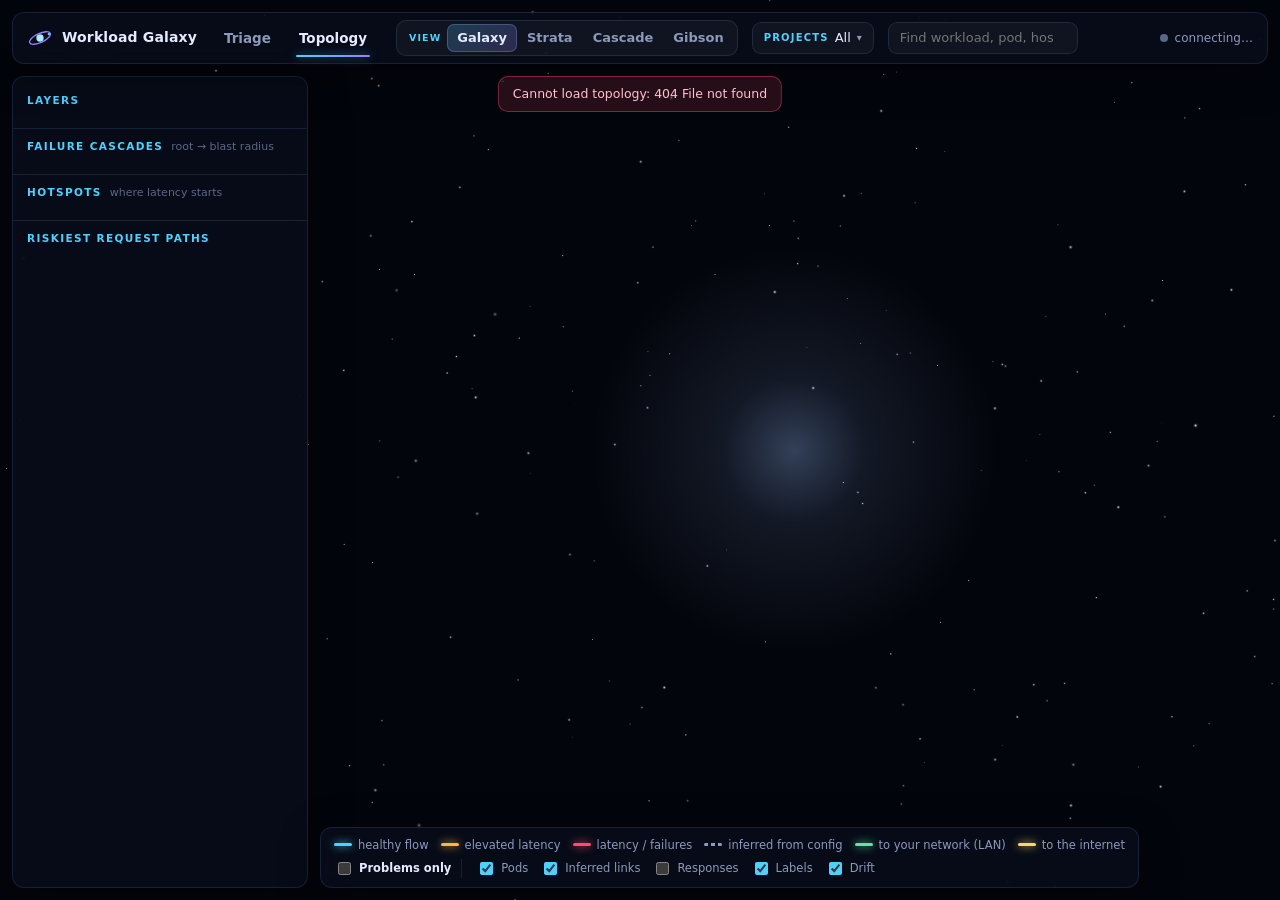
==== commit a6c4dd12: "Workload Galaxy 0.10.0: problems-only focus - Topology "Problems only": draws what is failing, worst" ====
--- a/workload-galaxy/web/index.html
+++ b/workload-galaxy/web/index.html
@@ -105,6 +105,7 @@
       <span class="legend-cascade"><span class="sw" style="--c:var(--crit)"></span>◀ impact flowing back from a root cause</span>
     </div>
     <div class="legend-row toggles">
+      <label class="focus-toggle" title="Draw only what is failing, with what calls it and what it depends on. Everything healthy stays rolled up."><input type="checkbox" id="tFocus"> Problems only</label>
       <label><input type="checkbox" id="tPods" checked> Pods</label>
       <label><input type="checkbox" id="tInferred" checked> Inferred links</label>
       <label><input type="checkbox" id="tResponses"> Responses</label>
--- a/workload-galaxy/web/css/app.css
+++ b/workload-galaxy/web/css/app.css
@@ -461,3 +461,5 @@
 .tg-more { margin: 6px 0 4px; } .tg-note, .tg-count { color: var(--faint); font-size: 11.5px; margin: 6px 0; }
 .tg-back { display: flex; gap: 12px; align-items: baseline; margin-bottom: 10px; } .tg-back .link { cursor: pointer; color: var(--cyan); }
 @media (max-width: 1180px) { .tg-projects.estate { grid-template-columns: 1fr; } }
+.focus-toggle { color: var(--text); font-weight: 600; padding-right: 10px; margin-right: 2px; border-right: 1px solid var(--line); }
+.focus-toggle input { accent-color: var(--crit) !important; }
